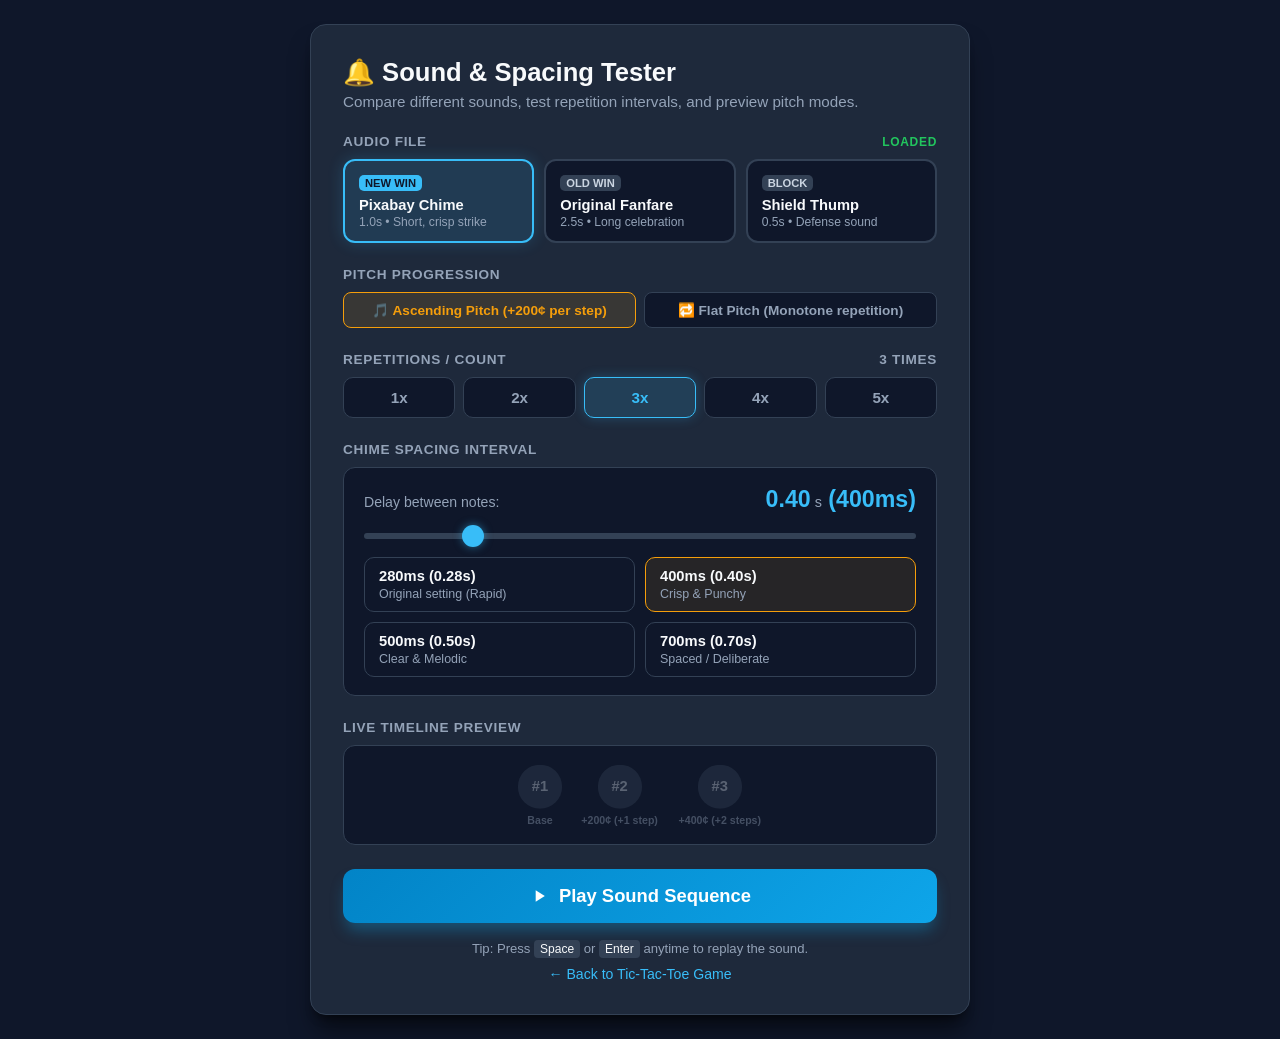
==== sound-tester.html @ a31e3aa3 "Update win sound to 400ms pitch-shifted chimes and block sound to 280ms interval" ====
<!DOCTYPE html>
<html lang="en">
<head>
  <meta charset="UTF-8">
  <meta name="viewport" content="width=device-width, initial-scale=1.0">
  <title>Score & Sound Effect Tester</title>
  <style>
    :root {
      --bg: #0f172a;
      --card-bg: #1e293b;
      --card-border: #334155;
      --text-main: #f8fafc;
      --text-muted: #94a3b8;
      --primary: #38bdf8;
      --primary-hover: #0ea5e9;
      --accent: #f59e0b;
      --success: #22c55e;
    }

    * {
      box-sizing: border-box;
      margin: 0;
      padding: 0;
      font-family: -apple-system, BlinkMacSystemFont, "Segoe UI", Roboto, Helvetica, Arial, sans-serif;
    }

    body {
      background-color: var(--bg);
      color: var(--text-main);
      min-height: 100vh;
      display: flex;
      flex-direction: column;
      align-items: center;
      justify-content: center;
      padding: 24px;
    }

    .container {
      background: var(--card-bg);
      border: 1px solid var(--card-border);
      border-radius: 16px;
      max-width: 660px;
      width: 100%;
      padding: 32px;
      box-shadow: 0 20px 25px -5px rgba(0, 0, 0, 0.5), 0 8px 10px -6px rgba(0, 0, 0, 0.5);
    }

    h1 {
      font-size: 1.6rem;
      font-weight: 700;
      margin-bottom: 6px;
      display: flex;
      align-items: center;
      gap: 10px;
    }

    p.subtitle {
      color: var(--text-muted);
      font-size: 0.95rem;
      margin-bottom: 24px;
    }

    .section {
      margin-bottom: 24px;
    }

    .section-label {
      font-size: 0.85rem;
      font-weight: 600;
      text-transform: uppercase;
      letter-spacing: 0.05em;
      color: var(--text-muted);
      margin-bottom: 10px;
      display: flex;
      justify-content: space-between;
      align-items: center;
    }

    /* Sound Selector Cards */
    .sound-select-grid {
      display: grid;
      grid-template-columns: repeat(3, 1fr);
      gap: 10px;
    }

    @media (max-width: 540px) {
      .sound-select-grid {
        grid-template-columns: 1fr;
      }
    }

    .sound-card {
      background: #0f172a;
      border: 2px solid var(--card-border);
      border-radius: 12px;
      padding: 12px 14px;
      cursor: pointer;
      transition: all 0.15s ease;
      text-align: left;
      position: relative;
    }

    .sound-card:hover {
      border-color: #475569;
      background: #172033;
    }

    .sound-card.active {
      border-color: var(--primary);
      background: rgba(56, 189, 248, 0.12);
      box-shadow: 0 0 16px rgba(56, 189, 248, 0.2);
    }

    .sound-badge {
      display: inline-block;
      font-size: 0.70rem;
      font-weight: 700;
      text-transform: uppercase;
      padding: 2px 6px;
      border-radius: 5px;
      margin-bottom: 6px;
    }

    .sound-card.active .sound-badge {
      background: var(--primary);
      color: #0f172a;
    }

    .sound-card:not(.active) .sound-badge {
      background: #334155;
      color: #cbd5e1;
    }

    .sound-name {
      font-size: 0.92rem;
      font-weight: 700;
      color: var(--text-main);
      margin-bottom: 2px;
    }

    .sound-meta {
      font-size: 0.76rem;
      color: var(--text-muted);
    }

    /* Point selector */
    .btn-group {
      display: flex;
      gap: 8px;
    }

    .point-btn {
      flex: 1;
      padding: 11px 8px;
      background: #0f172a;
      border: 1.5px solid var(--card-border);
      color: var(--text-muted);
      border-radius: 10px;
      font-weight: 600;
      font-size: 0.95rem;
      cursor: pointer;
      transition: all 0.15s ease;
    }

    .point-btn:hover {
      border-color: var(--primary);
      color: var(--text-main);
    }

    .point-btn.active {
      background: rgba(56, 189, 248, 0.15);
      border-color: var(--primary);
      color: var(--primary);
      box-shadow: 0 0 12px rgba(56, 189, 248, 0.25);
    }

    /* Pitch mode toggle */
    .pitch-mode-group {
      display: flex;
      gap: 8px;
      margin-top: 8px;
    }

    .pitch-mode-btn {
      flex: 1;
      padding: 9px 12px;
      background: #0f172a;
      border: 1px solid var(--card-border);
      color: var(--text-muted);
      border-radius: 8px;
      font-size: 0.85rem;
      font-weight: 600;
      cursor: pointer;
      transition: all 0.15s;
    }

    .pitch-mode-btn:hover {
      border-color: #475569;
      color: var(--text-main);
    }

    .pitch-mode-btn.active {
      border-color: var(--accent);
      background: rgba(245, 158, 11, 0.12);
      color: var(--accent);
    }

    /* Spacing Slider */
    .slider-container {
      background: #0f172a;
      padding: 18px 20px;
      border-radius: 12px;
      border: 1px solid var(--card-border);
    }

    .slider-header {
      display: flex;
      justify-content: space-between;
      align-items: baseline;
      margin-bottom: 12px;
    }

    .slider-value {
      font-size: 1.45rem;
      font-weight: 700;
      color: var(--primary);
      font-variant-numeric: tabular-nums;
    }

    .slider-value span {
      font-size: 0.9rem;
      color: var(--text-muted);
      font-weight: 400;
      margin-left: 4px;
    }

    input[type="range"] {
      width: 100%;
      height: 6px;
      background: #334155;
      border-radius: 4px;
      outline: none;
      -webkit-appearance: none;
      cursor: pointer;
    }

    input[type="range"]::-webkit-slider-thumb {
      -webkit-appearance: none;
      width: 22px;
      height: 22px;
      border-radius: 50%;
      background: var(--primary);
      box-shadow: 0 0 8px rgba(56, 189, 248, 0.5);
      cursor: pointer;
      transition: transform 0.1s;
    }

    input[type="range"]::-webkit-slider-thumb:hover {
      transform: scale(1.15);
    }

    /* Presets */
    .presets-grid {
      display: grid;
      grid-template-columns: repeat(2, 1fr);
      gap: 10px;
      margin-top: 14px;
    }

    .preset-btn {
      padding: 10px 14px;
      background: #0f172a;
      border: 1px solid var(--card-border);
      border-radius: 10px;
      color: var(--text-main);
      cursor: pointer;
      text-align: left;
      transition: all 0.15s ease;
      display: flex;
      flex-direction: column;
      gap: 3px;
    }

    .preset-btn:hover {
      border-color: #475569;
      background: #172033;
    }

    .preset-btn.active {
      border-color: var(--accent);
      background: rgba(245, 158, 11, 0.1);
    }

    .preset-title {
      font-size: 0.92rem;
      font-weight: 600;
    }

    .preset-desc {
      font-size: 0.78rem;
      color: var(--text-muted);
    }

    /* Visualizer */
    .visualizer-container {
      background: #0f172a;
      border: 1px solid var(--card-border);
      border-radius: 12px;
      padding: 16px;
      min-height: 86px;
      display: flex;
      align-items: center;
      justify-content: center;
      gap: 14px;
      margin-bottom: 22px;
    }

    .chime-node {
      display: flex;
      flex-direction: column;
      align-items: center;
      gap: 6px;
      opacity: 0.4;
      transform: scale(0.92);
      transition: all 0.2s cubic-bezier(0.34, 1.56, 0.64, 1);
    }

    .chime-bubble {
      width: 48px;
      height: 48px;
      border-radius: 50%;
      background: #334155;
      display: flex;
      align-items: center;
      justify-content: center;
      font-weight: 700;
      color: #cbd5e1;
      font-size: 1rem;
      border: 2px solid transparent;
      transition: all 0.15s;
    }

    .chime-pitch {
      font-size: 0.72rem;
      color: var(--text-muted);
      font-weight: 600;
    }

    .chime-node.playing {
      opacity: 1;
      transform: scale(1.18);
    }

    .chime-node.playing .chime-bubble {
      background: var(--primary);
      color: #0f172a;
      border-color: #e0f2fe;
      box-shadow: 0 0 20px rgba(56, 189, 248, 0.8);
    }

    /* Play Action */
    .play-btn {
      width: 100%;
      padding: 16px;
      background: linear-gradient(135deg, #0284c7, #0ea5e9);
      border: none;
      border-radius: 12px;
      color: white;
      font-size: 1.15rem;
      font-weight: 700;
      cursor: pointer;
      display: flex;
      align-items: center;
      justify-content: center;
      gap: 10px;
      box-shadow: 0 10px 15px -3px rgba(14, 165, 233, 0.35);
      transition: all 0.15s;
    }

    .play-btn:hover {
      background: linear-gradient(135deg, #0369a1, #0284c7);
      transform: translateY(-1px);
      box-shadow: 0 14px 20px -3px rgba(14, 165, 233, 0.45);
    }

    .play-btn:active {
      transform: translateY(1px);
    }

    .play-btn:disabled {
      opacity: 0.6;
      cursor: not-allowed;
      transform: none;
    }

    .footer-note {
      text-align: center;
      margin-top: 18px;
      font-size: 0.82rem;
      color: var(--text-muted);
    }

    .footer-note kbd {
      background: #334155;
      padding: 2px 6px;
      border-radius: 4px;
      color: var(--text-main);
      font-size: 0.75rem;
    }

    .link-game {
      display: inline-block;
      margin-top: 10px;
      color: var(--primary);
      text-decoration: none;
      font-size: 0.88rem;
    }
    .link-game:hover {
      text-decoration: underline;
    }
  </style>
</head>
<body>
  <div class="container">
    <h1>🔔 Sound & Spacing Tester</h1>
    <p class="subtitle">Compare different sounds, test repetition intervals, and preview pitch modes.</p>

    <!-- Sound Selection -->
    <div class="section">
      <div class="section-label">
        <span>Audio File</span>
        <span id="sound-status" style="color: var(--success); font-size: 0.75rem;">Loaded</span>
      </div>
      <div class="sound-select-grid">
        <div class="sound-card active" data-sound="new">
          <span class="sound-badge">New Win</span>
          <div class="sound-name">Pixabay Chime</div>
          <div class="sound-meta">1.0s • Short, crisp strike</div>
        </div>
        <div class="sound-card" data-sound="old">
          <span class="sound-badge">Old Win</span>
          <div class="sound-name">Original Fanfare</div>
          <div class="sound-meta">2.5s • Long celebration</div>
        </div>
        <div class="sound-card" data-sound="block">
          <span class="sound-badge">Block</span>
          <div class="sound-name">Shield Thump</div>
          <div class="sound-meta">0.5s • Defense sound</div>
        </div>
      </div>
    </div>

    <!-- Pitch Mode -->
    <div class="section">
      <div class="section-label">
        <span>Pitch Progression</span>
      </div>
      <div class="pitch-mode-group">
        <button class="pitch-mode-btn active" data-pitch-mode="ascending">
          🎵 Ascending Pitch (+200¢ per step)
        </button>
        <button class="pitch-mode-btn" data-pitch-mode="flat">
          🔁 Flat Pitch (Monotone repetition)
        </button>
      </div>
    </div>

    <!-- Points Count -->
    <div class="section">
      <div class="section-label">
        <span>Repetitions / Count</span>
        <span id="points-label">3 Times</span>
      </div>
      <div class="btn-group">
        <button class="point-btn" data-points="1">1x</button>
        <button class="point-btn" data-points="2">2x</button>
        <button class="point-btn active" data-points="3">3x</button>
        <button class="point-btn" data-points="4">4x</button>
        <button class="point-btn" data-points="5">5x</button>
      </div>
    </div>

    <!-- Spacing Slider -->
    <div class="section">
      <div class="section-label">
        <span>Chime Spacing Interval</span>
      </div>
      <div class="slider-container">
        <div class="slider-header">
          <span style="font-size: 0.88rem; color: var(--text-muted);">Delay between notes:</span>
          <div class="slider-value" id="spacing-display">0.40<span>s</span> (400ms)</div>
        </div>
        <input type="range" id="spacing-slider" min="150" max="1500" step="10" value="400">

        <!-- Presets -->
        <div class="presets-grid">
          <button class="preset-btn" data-val="280">
            <span class="preset-title">280ms (0.28s)</span>
            <span class="preset-desc">Original setting (Rapid)</span>
          </button>
          <button class="preset-btn active" data-val="400">
            <span class="preset-title">400ms (0.40s)</span>
            <span class="preset-desc">Crisp & Punchy</span>
          </button>
          <button class="preset-btn" data-val="500">
            <span class="preset-title">500ms (0.50s)</span>
            <span class="preset-desc">Clear & Melodic</span>
          </button>
          <button class="preset-btn" data-val="700">
            <span class="preset-title">700ms (0.70s)</span>
            <span class="preset-desc">Spaced / Deliberate</span>
          </button>
        </div>
      </div>
    </div>

    <!-- Visualizer -->
    <div class="section">
      <div class="section-label">Live Timeline Preview</div>
      <div class="visualizer-container" id="visualizer">
        <!-- Chime nodes dynamically rendered here -->
      </div>
    </div>

    <!-- Play Button -->
    <button class="play-btn" id="play-btn">
      <svg width="20" height="20" viewBox="0 0 24 24" fill="currentColor">
        <path d="M8 5v14l11-7z"/>
      </svg>
      Play Sound Sequence
    </button>

    <div class="footer-note">
      Tip: Press <kbd>Space</kbd> or <kbd>Enter</kbd> anytime to replay the sound.
      <br>
      <a href="/" class="link-game">← Back to Tic-Tac-Toe Game</a>
    </div>
  </div>

  <script>
    const SOUND_FILES = {
      new: "sounds/score.mp3",
      old: "sounds/score_old.mp3",
      block: "sounds/block.mp3"
    };

    const SCORE_PITCH_STEPS = [0, 200, 400, 700, 900, 1200, 1400, 1600];
    const PITCH_LABELS = ["Base", "+200¢ (+1 step)", "+400¢ (+2 steps)", "+700¢ (5th)", "+900¢ (6th)"];

    let currentSoundKey = "new";
    let pitchMode = "ascending"; // 'ascending' or 'flat'
    let currentPoints = 3;
    let currentSpacingMs = 400;
    let isPlaying = false;

    let audioCtx = null;
    const audioBuffers = {
      new: null,
      old: null,
      block: null
    };

    function getAudioContext() {
      if (!audioCtx) {
        audioCtx = new (window.AudioContext || window.webkitAudioContext)();
      }
      if (audioCtx.state === "suspended") {
        audioCtx.resume();
      }
      return audioCtx;
    }

    async function loadAudio(key) {
      if (audioBuffers[key]) return audioBuffers[key];
      const ctx = getAudioContext();
      try {
        const res = await fetch(SOUND_FILES[key]);
        const arrayBuf = await res.arrayBuffer();
        const decoded = await ctx.decodeAudioData(arrayBuf);
        audioBuffers[key] = decoded;
        return decoded;
      } catch (err) {
        console.error(`Error loading ${key} audio:`, err);
        return null;
      }
    }

    // Preload all sounds on first user touch/click
    window.addEventListener("pointerdown", () => {
      getAudioContext();
      loadAudio("new");
      loadAudio("old");
      loadAudio("block");
    }, { once: true });

    // UI elements
    const soundCards = document.querySelectorAll(".sound-card");
    const pitchBtns = document.querySelectorAll(".pitch-mode-btn");
    const pointsBtns = document.querySelectorAll(".point-btn");
    const pointsLabel = document.getElementById("points-label");
    const slider = document.getElementById("spacing-slider");
    const spacingDisplay = document.getElementById("spacing-display");
    const presetBtns = document.querySelectorAll(".preset-btn");
    const visualizer = document.getElementById("visualizer");
    const playBtn = document.getElementById("play-btn");

    function renderVisualizer() {
      visualizer.innerHTML = "";
      for (let i = 0; i < currentPoints; i++) {
        const node = document.createElement("div");
        node.className = "chime-node";
        node.id = `chime-node-${i}`;

        const bubble = document.createElement("div");
        bubble.className = "chime-bubble";
        bubble.textContent = `#${i + 1}`;

        const pitchText = document.createElement("div");
        pitchText.className = "chime-pitch";
        if (pitchMode === "flat") {
          pitchText.textContent = "Flat (0¢)";
        } else {
          pitchText.textContent = PITCH_LABELS[i] || `+${SCORE_PITCH_STEPS[i]}¢`;
        }

        node.appendChild(bubble);
        node.appendChild(pitchText);
        visualizer.appendChild(node);
      }
    }

    function updateSpacingDisplay(ms) {
      const sec = (ms / 1000).toFixed(2);
      spacingDisplay.innerHTML = `${sec}<span>s</span> (${ms}ms)`;

      presetBtns.forEach((btn) => {
        if (parseInt(btn.dataset.val, 10) === ms) {
          btn.classList.add("active");
        } else {
          btn.classList.remove("active");
        }
      });
    }

    // Switch sound (New vs Old vs Block)
    soundCards.forEach((card) => {
      card.addEventListener("click", () => {
        soundCards.forEach((c) => c.classList.remove("active"));
        card.classList.add("active");
        currentSoundKey = card.dataset.sound;

        // Auto-adjust spacing recommendation based on sound duration
        if (currentSoundKey === "old" && currentSpacingMs < 400) {
          slider.value = 500;
          currentSpacingMs = 500;
          updateSpacingDisplay(500);
        } else if (currentSoundKey === "block" && currentSpacingMs > 500) {
          slider.value = 350;
          currentSpacingMs = 350;
          updateSpacingDisplay(350);
        }
        loadAudio(currentSoundKey);
      });
    });

    // Switch pitch mode (Ascending vs Flat)
    pitchBtns.forEach((btn) => {
      btn.addEventListener("click", () => {
        pitchBtns.forEach((b) => b.classList.remove("active"));
        btn.classList.add("active");
        pitchMode = btn.dataset.pitchMode;
        renderVisualizer();
      });
    });

    // Switch points count
    pointsBtns.forEach((btn) => {
      btn.addEventListener("click", () => {
        pointsBtns.forEach((b) => b.classList.remove("active"));
        btn.classList.add("active");
        currentPoints = parseInt(btn.dataset.points, 10);
        pointsLabel.textContent = `${currentPoints} Time${currentPoints > 1 ? "s" : ""}`;
        renderVisualizer();
      });
    });

    slider.addEventListener("input", (e) => {
      currentSpacingMs = parseInt(e.target.value, 10);
      updateSpacingDisplay(currentSpacingMs);
    });

    presetBtns.forEach((btn) => {
      btn.addEventListener("click", () => {
        const val = parseInt(btn.dataset.val, 10);
        slider.value = val;
        currentSpacingMs = val;
        updateSpacingDisplay(val);
      });
    });

    async function playSoundSequence() {
      if (isPlaying) return;
      isPlaying = true;
      playBtn.disabled = true;

      const ctx = getAudioContext();
      const buffer = audioBuffers[currentSoundKey] || (await loadAudio(currentSoundKey));

      if (!ctx || !buffer) {
        alert("Audio file could not be loaded.");
        isPlaying = false;
        playBtn.disabled = false;
        return;
      }

      const stepDelay = currentSpacingMs / 1000;
      const now = ctx.currentTime;

      for (let i = 0; i < currentPoints; i++) {
        const source = ctx.createBufferSource();
        source.buffer = buffer;

        if (pitchMode === "ascending") {
          const detuneCents = SCORE_PITCH_STEPS[i] !== undefined ? SCORE_PITCH_STEPS[i] : i * 200;
          source.detune.value = detuneCents;
        } else {
          source.detune.value = 0;
        }

        source.connect(ctx.destination);

        const startTime = now + i * stepDelay;
        source.start(startTime);

        // Schedule visual indicator timing
        const delayMs = i * currentSpacingMs;
        setTimeout(() => {
          const node = document.getElementById(`chime-node-${i}`);
          if (node) {
            node.classList.add("playing");
            setTimeout(() => {
              node.classList.remove("playing");
            }, Math.max(180, currentSpacingMs * 0.85));
          }
        }, delayMs);
      }

      const totalDurationMs = (currentPoints - 1) * currentSpacingMs + (buffer.duration * 1000);
      setTimeout(() => {
        isPlaying = false;
        playBtn.disabled = false;
      }, Math.min(totalDurationMs, (currentPoints - 1) * currentSpacingMs + 700));
    }

    playBtn.addEventListener("click", playSoundSequence);

    window.addEventListener("keydown", (e) => {
      if (e.code === "Space" || e.code === "Enter") {
        if (e.target.tagName !== "BUTTON" && e.target.tagName !== "INPUT") {
          e.preventDefault();
          playSoundSequence();
        }
      }
    });

    // Init
    loadAudio("new");
    loadAudio("old");
    loadAudio("block");
    renderVisualizer();
    updateSpacingDisplay(currentSpacingMs);
  </script>
</body>
</html>
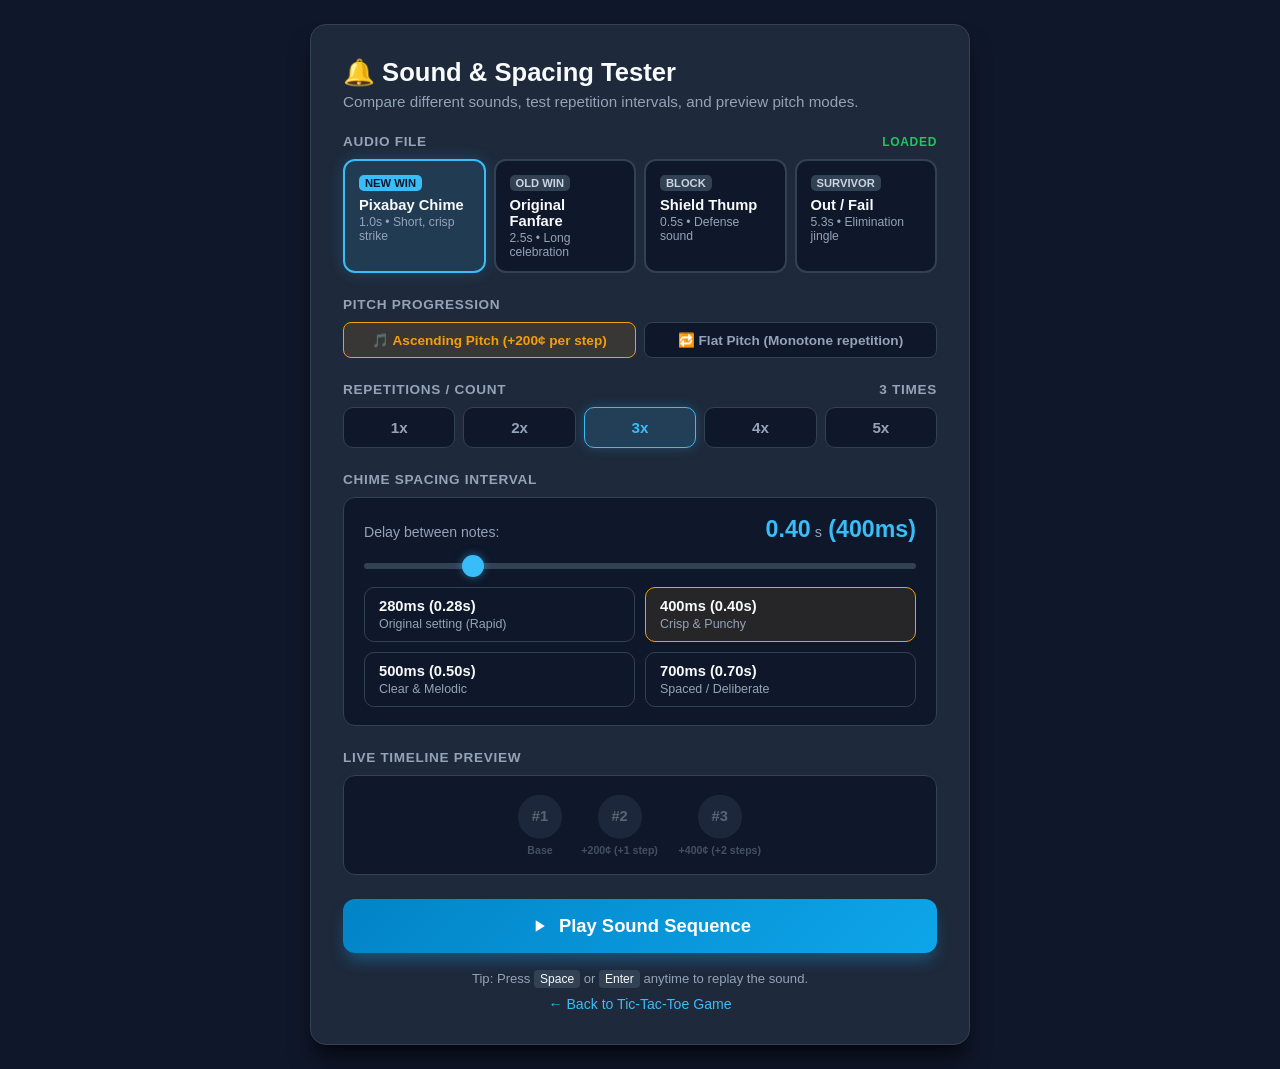
==== commit 905c8403: "Add survivor elimination sound when a player scores and is eliminated" ====
--- a/sound-tester.html
+++ b/sound-tester.html
@@ -79,13 +79,13 @@
     /* Sound Selector Cards */
     .sound-select-grid {
       display: grid;
-      grid-template-columns: repeat(3, 1fr);
-      gap: 10px;
-    }
-
-    @media (max-width: 540px) {
+      grid-template-columns: repeat(4, 1fr);
+      gap: 8px;
+    }
+
+    @media (max-width: 600px) {
       .sound-select-grid {
-        grid-template-columns: 1fr;
+        grid-template-columns: repeat(2, 1fr);
       }
     }
 
@@ -446,6 +446,11 @@
           <span class="sound-badge">Block</span>
           <div class="sound-name">Shield Thump</div>
           <div class="sound-meta">0.5s • Defense sound</div>
+        </div>
+        <div class="sound-card" data-sound="eliminated">
+          <span class="sound-badge">Survivor</span>
+          <div class="sound-name">Out / Fail</div>
+          <div class="sound-meta">5.3s • Elimination jingle</div>
         </div>
       </div>
     </div>
@@ -541,7 +546,8 @@
     const SOUND_FILES = {
       new: "sounds/score.mp3",
       old: "sounds/score_old.mp3",
-      block: "sounds/block.mp3"
+      block: "sounds/block.mp3",
+      eliminated: "sounds/eliminated.mp3"
     };
 
     const SCORE_PITCH_STEPS = [0, 200, 400, 700, 900, 1200, 1400, 1600];
@@ -557,7 +563,8 @@
     const audioBuffers = {
       new: null,
       old: null,
-      block: null
+      block: null,
+      eliminated: null
     };
 
     function getAudioContext() {
@@ -591,6 +598,7 @@
       loadAudio("new");
       loadAudio("old");
       loadAudio("block");
+      loadAudio("eliminated");
     }, { once: true });
 
     // UI elements
@@ -658,6 +666,17 @@
           slider.value = 350;
           currentSpacingMs = 350;
           updateSpacingDisplay(350);
+        } else if (currentSoundKey === "eliminated") {
+          pointsBtns.forEach((b) => b.classList.remove("active"));
+          const btn1 = document.querySelector('.point-btn[data-points="1"]');
+          if (btn1) btn1.classList.add("active");
+          currentPoints = 1;
+          pointsLabel.textContent = "1 Time";
+          pitchBtns.forEach((b) => b.classList.remove("active"));
+          const flatBtn = document.querySelector('.pitch-mode-btn[data-pitch-mode="flat"]');
+          if (flatBtn) flatBtn.classList.add("active");
+          pitchMode = "flat";
+          renderVisualizer();
         }
         loadAudio(currentSoundKey);
       });
